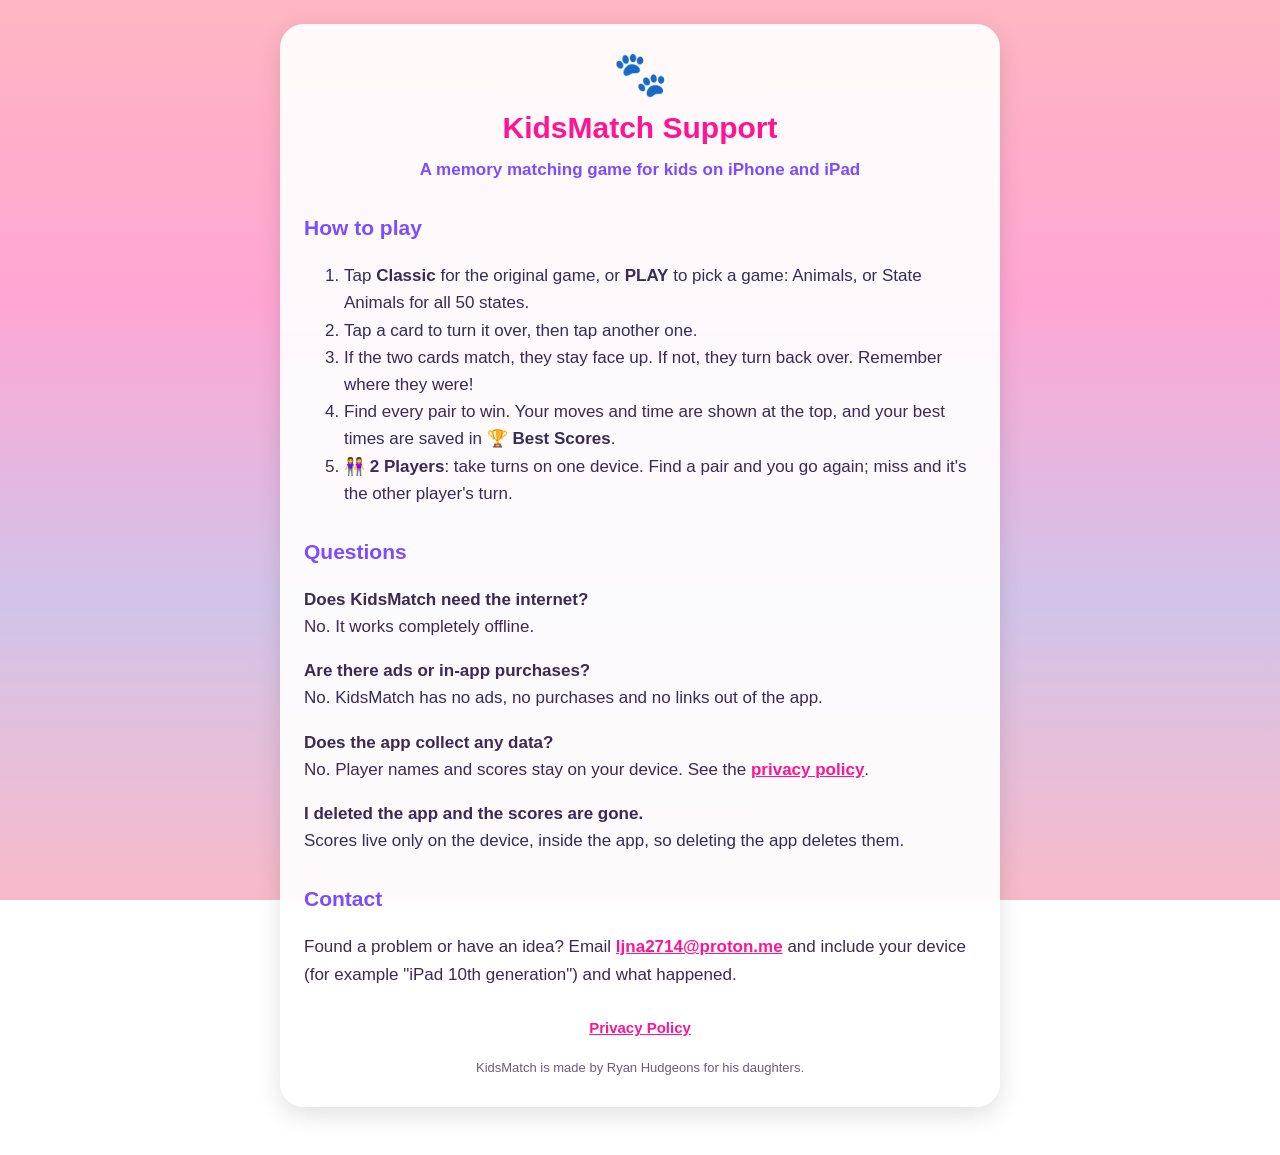
==== index.html @ a1a4d8f9 "KidsMatch support and privacy pages Public pages for the App Store listing. The app's code lives in " ====
<!doctype html>
<html lang="en">
<head>
<meta charset="utf-8">
<meta name="viewport" content="width=device-width, initial-scale=1">
<title>KidsMatch Support</title>
<meta name="description" content="Help and contact for KidsMatch, a memory matching game for kids on iPhone and iPad.">
<link rel="stylesheet" href="style.css">
</head>
<body>
<main>
<header>
  <div class="logo">🐾</div>
  <h1>KidsMatch Support</h1>
  <p class="tag">A memory matching game for kids on iPhone and iPad</p>
</header>

<h2>How to play</h2>
<ol>
  <li>Tap <strong>Classic</strong> for the original game, or <strong>PLAY</strong> to pick a game: Animals, or State Animals for all 50 states.</li>
  <li>Tap a card to turn it over, then tap another one.</li>
  <li>If the two cards match, they stay face up. If not, they turn back over. Remember where they were!</li>
  <li>Find every pair to win. Your moves and time are shown at the top, and your best times are saved in <strong>🏆 Best Scores</strong>.</li>
  <li><strong>👭 2 Players</strong>: take turns on one device. Find a pair and you go again; miss and it's the other player's turn.</li>
</ol>

<h2>Questions</h2>
<p><strong>Does KidsMatch need the internet?</strong><br>No. It works completely offline.</p>
<p><strong>Are there ads or in-app purchases?</strong><br>No. KidsMatch has no ads, no purchases and no links out of the app.</p>
<p><strong>Does the app collect any data?</strong><br>No. Player names and scores stay on your device. See the <a href="privacy.html">privacy policy</a>.</p>
<p><strong>I deleted the app and the scores are gone.</strong><br>Scores live only on the device, inside the app, so deleting the app deletes them.</p>

<h2>Contact</h2>
<p>Found a problem or have an idea? Email <a href="mailto:ljna2714@proton.me">ljna2714@proton.me</a> and include your device (for example "iPad 10th generation") and what happened.</p>

<nav><a href="privacy.html">Privacy Policy</a></nav>
<footer>KidsMatch is made by Ryan Hudgeons for his daughters.</footer>
</main>
</body>
</html>
---- style.css ----
:root { --pink: #FF1493; --hot: #FF69B4; --purple: #7C4DFF; --orange: #E67E00; --ink: #3A2A55; --card: rgba(255,255,255,.92); }
* { box-sizing: border-box; }
body { margin: 0; min-height: 100vh; font: 17px/1.6 -apple-system, BlinkMacSystemFont, "Segoe UI", Roboto, Helvetica, Arial, sans-serif; color: var(--ink);
       background: linear-gradient(180deg, #FFB6C1 0%, #FFA6D3 33%, #D1C4E9 67%, #F8B9C9 100%) fixed; padding: 24px 16px 48px; }
main { max-width: 720px; margin: 0 auto; background: var(--card); border-radius: 24px; padding: 28px 24px; box-shadow: 0 8px 24px rgba(0,0,0,.12); }
header { text-align: center; margin-bottom: 8px; }
.logo { font-size: 44px; line-height: 1; }
h1 { color: var(--pink); font-size: 30px; margin: 8px 0 4px; }
.tag { color: var(--purple); font-weight: 600; margin: 0; }
h2 { color: var(--purple); font-size: 21px; margin-top: 28px; }
a { color: var(--pink); font-weight: 600; }
.short { background: #FFF0F7; border-left: 5px solid var(--hot); border-radius: 12px; padding: 12px 16px; font-weight: 600; }
.meta { color: var(--orange); font-size: 14px; text-align: center; }
nav { text-align: center; margin-top: 28px; font-size: 15px; }
footer { text-align: center; margin-top: 18px; font-size: 13px; color: #6b5a86; }
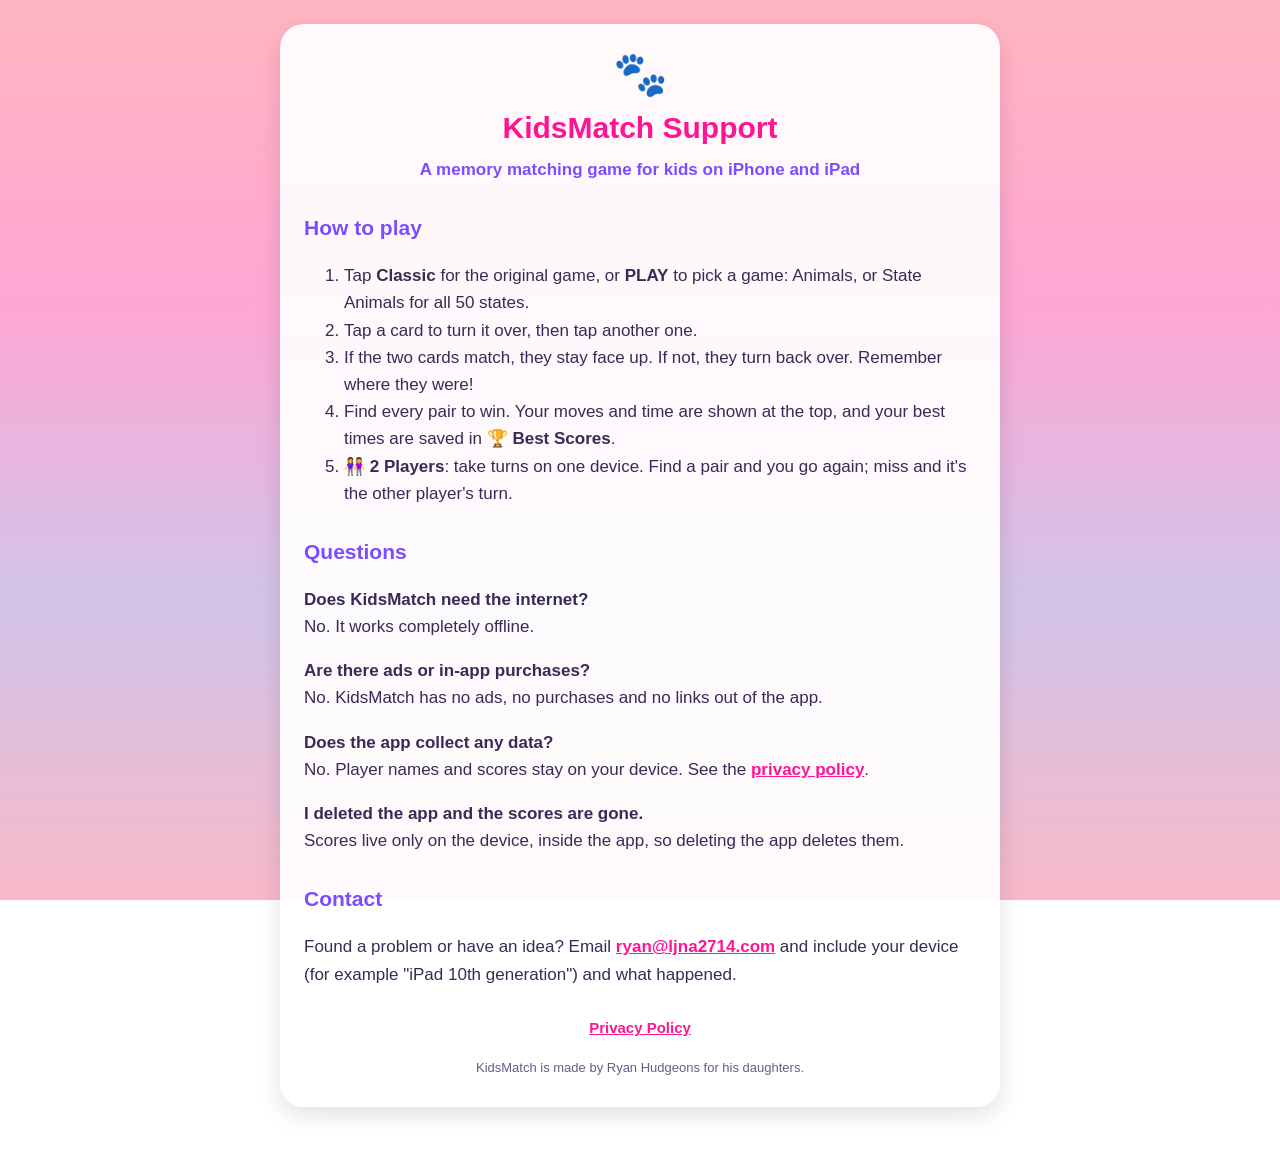
==== commit d1953134: "KidsMatch support and privacy pages Public pages for the App Store listing. The app's code lives in " ====
--- a/index.html
+++ b/index.html
@@ -31,7 +31,7 @@
 <p><strong>I deleted the app and the scores are gone.</strong><br>Scores live only on the device, inside the app, so deleting the app deletes them.</p>
 
 <h2>Contact</h2>
-<p>Found a problem or have an idea? Email <a href="mailto:ljna2714@proton.me">ljna2714@proton.me</a> and include your device (for example "iPad 10th generation") and what happened.</p>
+<p>Found a problem or have an idea? Email <a href="mailto:ryan@ljna2714.com">ryan@ljna2714.com</a> and include your device (for example "iPad 10th generation") and what happened.</p>
 
 <nav><a href="privacy.html">Privacy Policy</a></nav>
 <footer>KidsMatch is made by Ryan Hudgeons for his daughters.</footer>
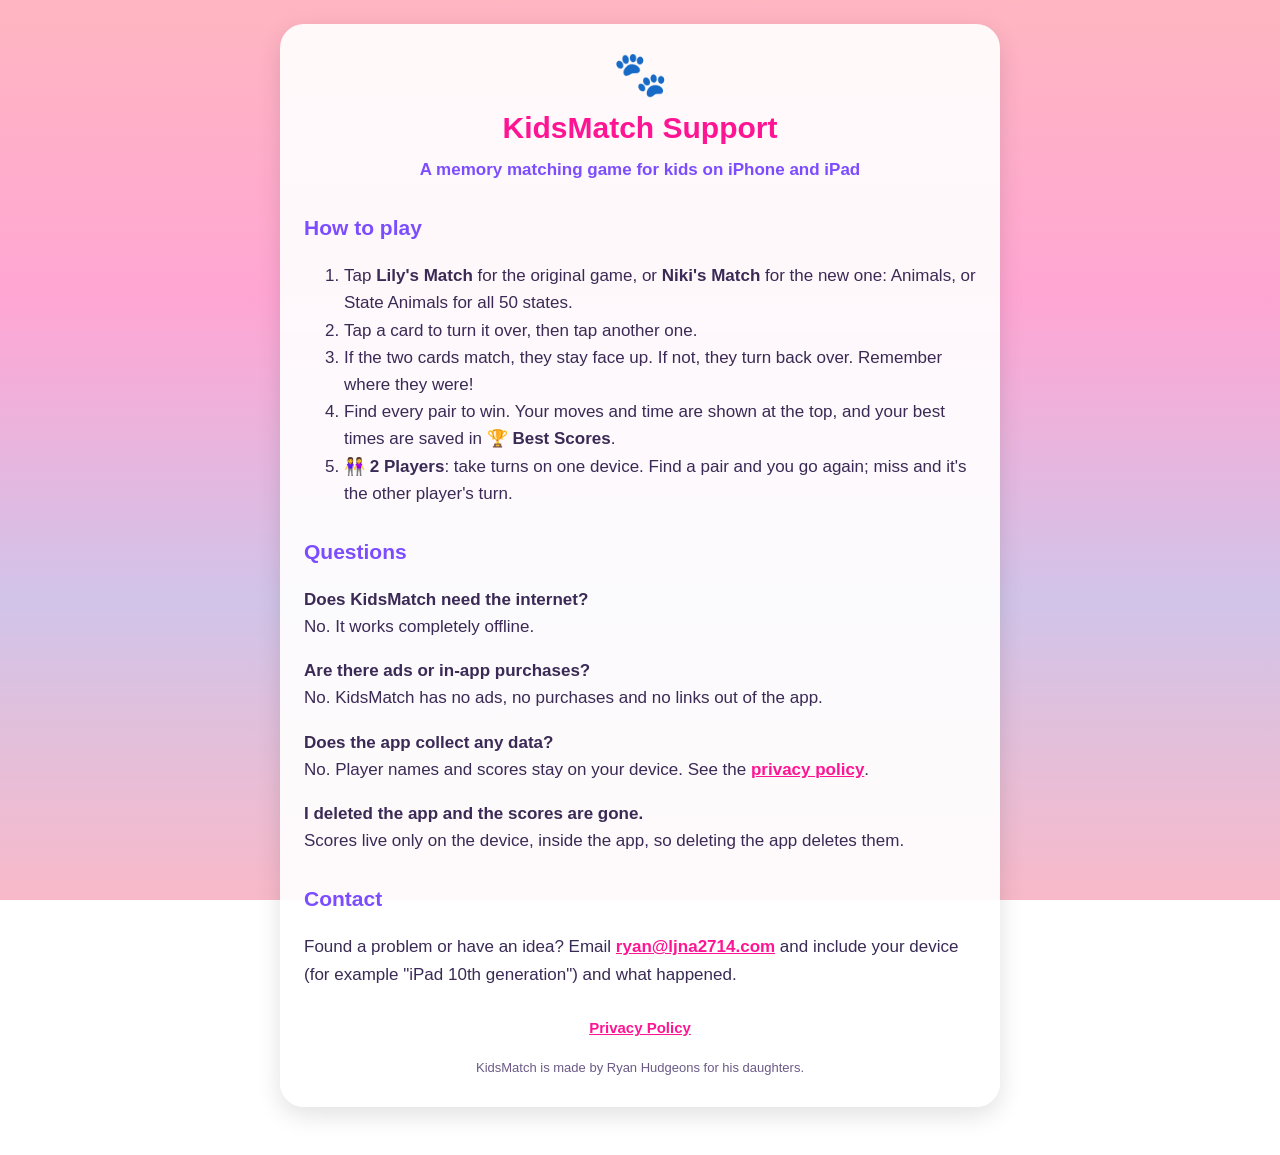
==== commit 16b13b86: "Support page: Lily's Match and Niki's Match Co-Authored-By: Claude Opus 5.5 <noreply@anthropic.com> " ====
--- a/index.html
+++ b/index.html
@@ -17,7 +17,7 @@
 
 <h2>How to play</h2>
 <ol>
-  <li>Tap <strong>Classic</strong> for the original game, or <strong>PLAY</strong> to pick a game: Animals, or State Animals for all 50 states.</li>
+  <li>Tap <strong>Lily's Match</strong> for the original game, or <strong>Niki's Match</strong> for the new one: Animals, or State Animals for all 50 states.</li>
   <li>Tap a card to turn it over, then tap another one.</li>
   <li>If the two cards match, they stay face up. If not, they turn back over. Remember where they were!</li>
   <li>Find every pair to win. Your moves and time are shown at the top, and your best times are saved in <strong>🏆 Best Scores</strong>.</li>
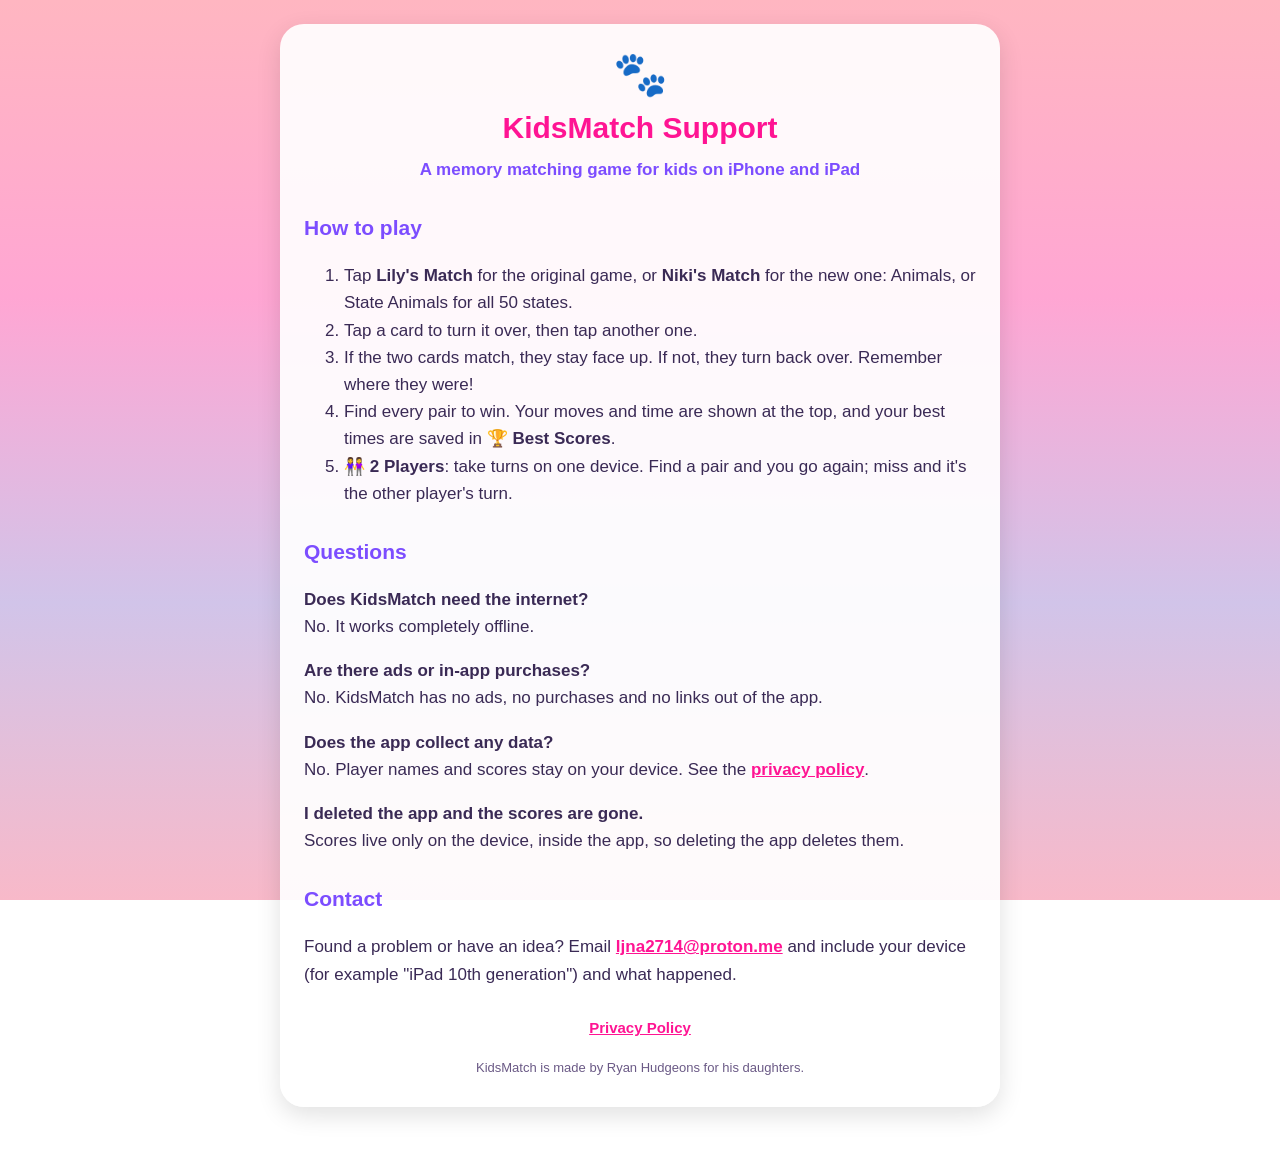
==== commit 3c77a9f5: "Support page: Lily's Match and Niki's Match Co-Authored-By: Claude Opus 5.5 <noreply@anthropic.com> " ====
--- a/index.html
+++ b/index.html
@@ -31,7 +31,7 @@
 <p><strong>I deleted the app and the scores are gone.</strong><br>Scores live only on the device, inside the app, so deleting the app deletes them.</p>
 
 <h2>Contact</h2>
-<p>Found a problem or have an idea? Email <a href="mailto:ryan@ljna2714.com">ryan@ljna2714.com</a> and include your device (for example "iPad 10th generation") and what happened.</p>
+<p>Found a problem or have an idea? Email <a href="mailto:ljna2714@proton.me">ljna2714@proton.me</a> and include your device (for example "iPad 10th generation") and what happened.</p>
 
 <nav><a href="privacy.html">Privacy Policy</a></nav>
 <footer>KidsMatch is made by Ryan Hudgeons for his daughters.</footer>
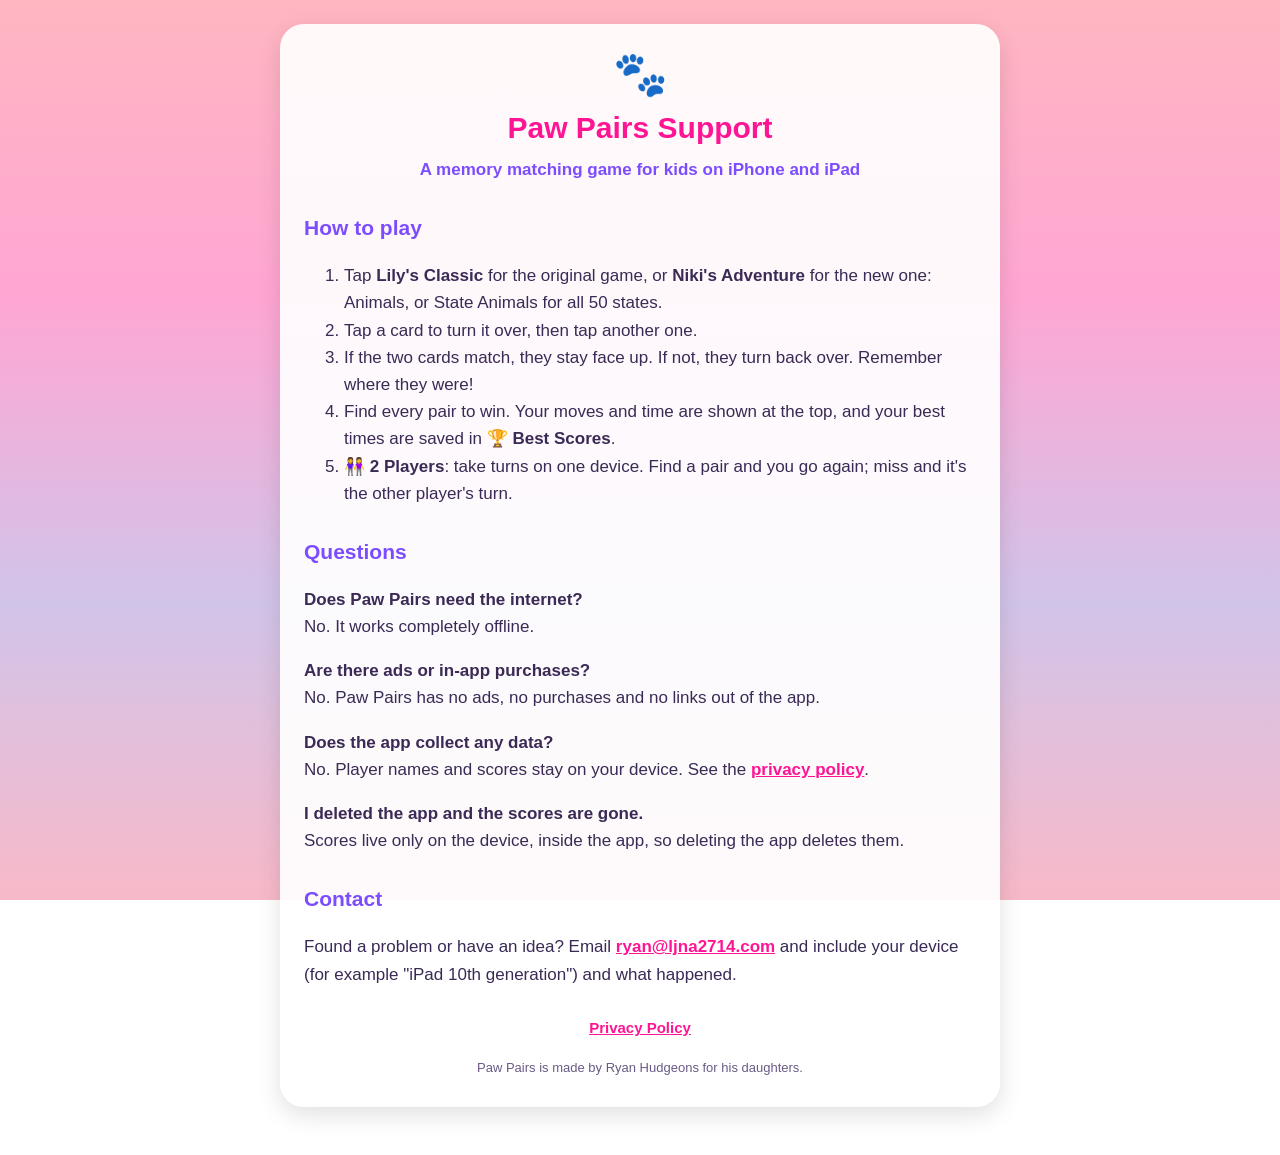
==== commit 22e15515: "Rename to Paw Pairs: Flip & Find; Lily's Classic and Niki's Adventure Co-Authored-By: Claude Opus 5." ====
--- a/index.html
+++ b/index.html
@@ -3,21 +3,21 @@
 <head>
 <meta charset="utf-8">
 <meta name="viewport" content="width=device-width, initial-scale=1">
-<title>KidsMatch Support</title>
-<meta name="description" content="Help and contact for KidsMatch, a memory matching game for kids on iPhone and iPad.">
+<title>Paw Pairs Support</title>
+<meta name="description" content="Help and contact for Paw Pairs, a memory matching game for kids on iPhone and iPad.">
 <link rel="stylesheet" href="style.css">
 </head>
 <body>
 <main>
 <header>
   <div class="logo">🐾</div>
-  <h1>KidsMatch Support</h1>
+  <h1>Paw Pairs Support</h1>
   <p class="tag">A memory matching game for kids on iPhone and iPad</p>
 </header>
 
 <h2>How to play</h2>
 <ol>
-  <li>Tap <strong>Lily's Match</strong> for the original game, or <strong>Niki's Match</strong> for the new one: Animals, or State Animals for all 50 states.</li>
+  <li>Tap <strong>Lily's Classic</strong> for the original game, or <strong>Niki's Adventure</strong> for the new one: Animals, or State Animals for all 50 states.</li>
   <li>Tap a card to turn it over, then tap another one.</li>
   <li>If the two cards match, they stay face up. If not, they turn back over. Remember where they were!</li>
   <li>Find every pair to win. Your moves and time are shown at the top, and your best times are saved in <strong>🏆 Best Scores</strong>.</li>
@@ -25,16 +25,16 @@
 </ol>
 
 <h2>Questions</h2>
-<p><strong>Does KidsMatch need the internet?</strong><br>No. It works completely offline.</p>
-<p><strong>Are there ads or in-app purchases?</strong><br>No. KidsMatch has no ads, no purchases and no links out of the app.</p>
+<p><strong>Does Paw Pairs need the internet?</strong><br>No. It works completely offline.</p>
+<p><strong>Are there ads or in-app purchases?</strong><br>No. Paw Pairs has no ads, no purchases and no links out of the app.</p>
 <p><strong>Does the app collect any data?</strong><br>No. Player names and scores stay on your device. See the <a href="privacy.html">privacy policy</a>.</p>
 <p><strong>I deleted the app and the scores are gone.</strong><br>Scores live only on the device, inside the app, so deleting the app deletes them.</p>
 
 <h2>Contact</h2>
-<p>Found a problem or have an idea? Email <a href="mailto:ljna2714@proton.me">ljna2714@proton.me</a> and include your device (for example "iPad 10th generation") and what happened.</p>
+<p>Found a problem or have an idea? Email <a href="mailto:ryan@ljna2714.com">ryan@ljna2714.com</a> and include your device (for example "iPad 10th generation") and what happened.</p>
 
 <nav><a href="privacy.html">Privacy Policy</a></nav>
-<footer>KidsMatch is made by Ryan Hudgeons for his daughters.</footer>
+<footer>Paw Pairs is made by Ryan Hudgeons for his daughters.</footer>
 </main>
 </body>
 </html>
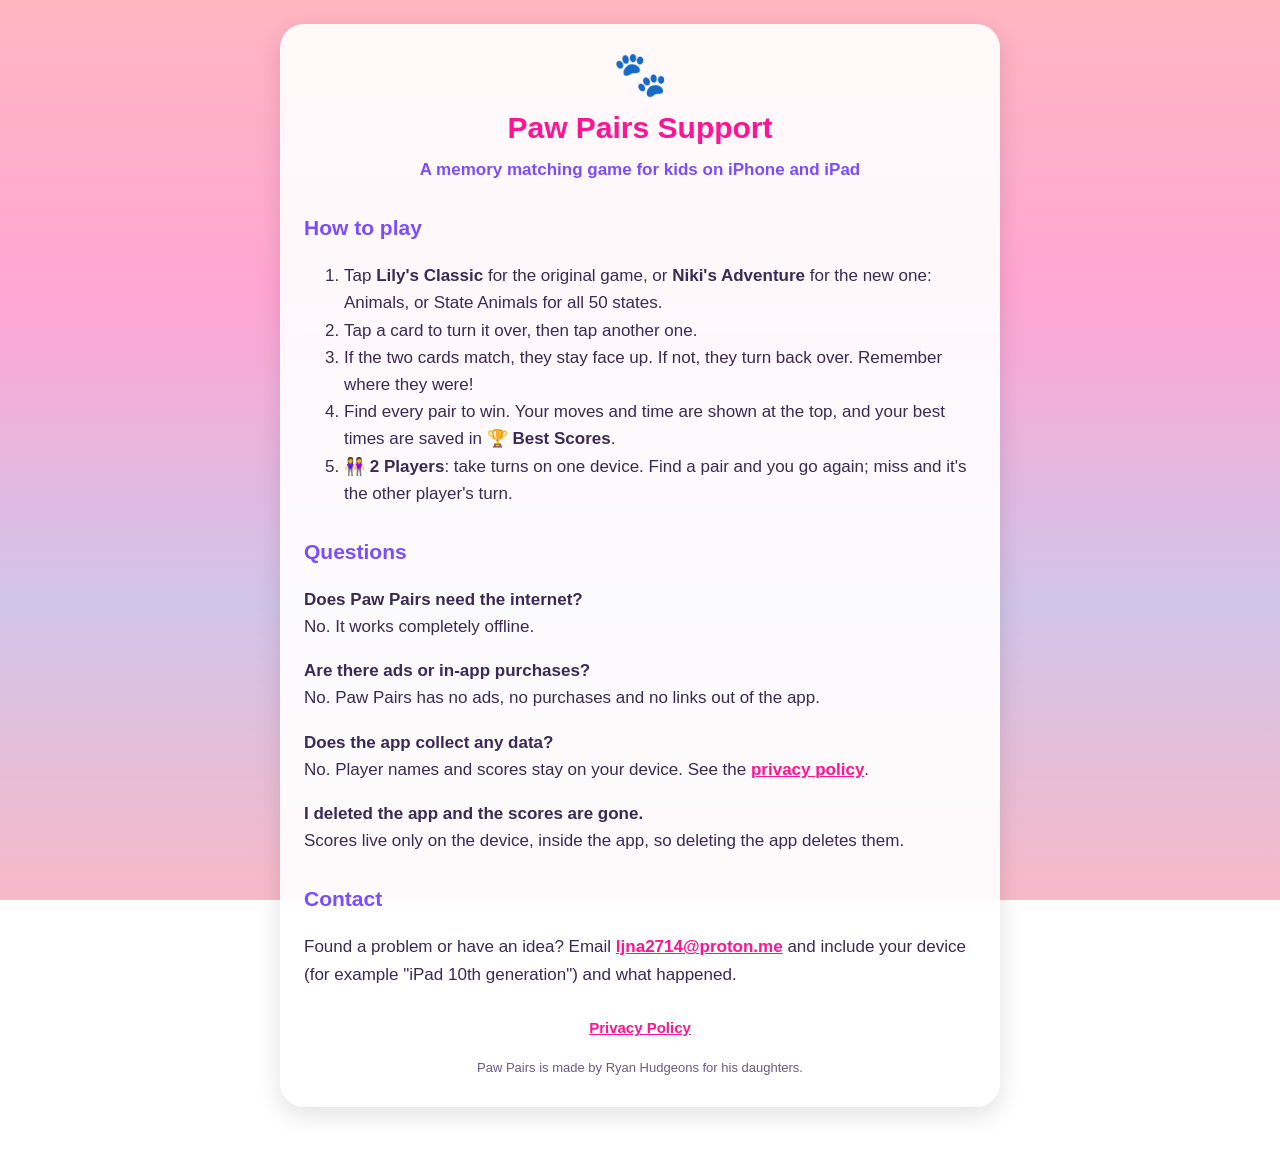
==== commit 2ed410b6: "Rename to Paw Pairs: Flip & Find; Lily's Classic and Niki's Adventure Co-Authored-By: Claude Opus 5." ====
--- a/index.html
+++ b/index.html
@@ -31,7 +31,7 @@
 <p><strong>I deleted the app and the scores are gone.</strong><br>Scores live only on the device, inside the app, so deleting the app deletes them.</p>
 
 <h2>Contact</h2>
-<p>Found a problem or have an idea? Email <a href="mailto:ryan@ljna2714.com">ryan@ljna2714.com</a> and include your device (for example "iPad 10th generation") and what happened.</p>
+<p>Found a problem or have an idea? Email <a href="mailto:ljna2714@proton.me">ljna2714@proton.me</a> and include your device (for example "iPad 10th generation") and what happened.</p>
 
 <nav><a href="privacy.html">Privacy Policy</a></nav>
 <footer>Paw Pairs is made by Ryan Hudgeons for his daughters.</footer>
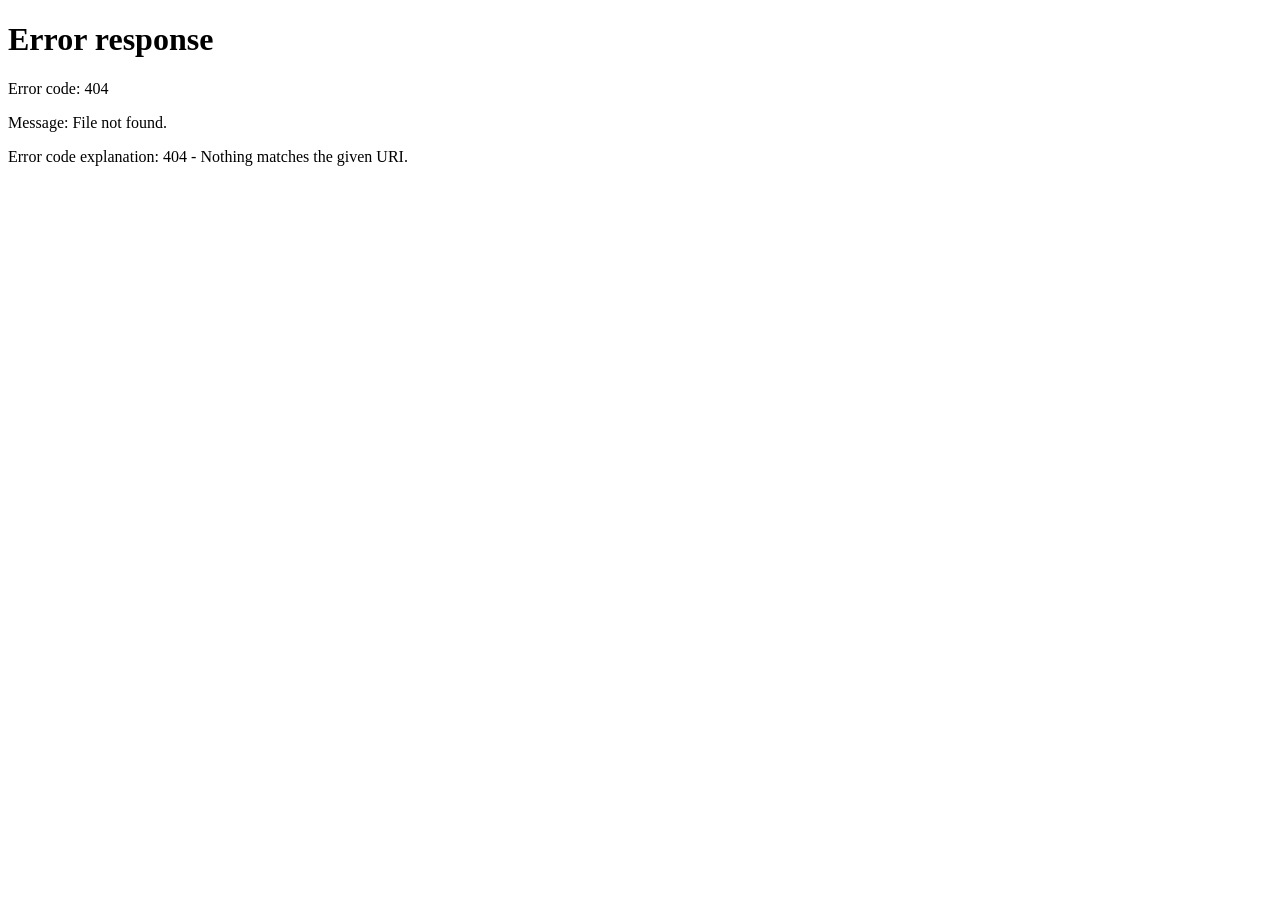
==== commit 9b23c766: "Forward to ljna2714.com/pawpairs/" ====
--- a/index.html
+++ b/index.html
@@ -2,39 +2,13 @@
 <html lang="en">
 <head>
 <meta charset="utf-8">
-<meta name="viewport" content="width=device-width, initial-scale=1">
-<title>Paw Pairs Support</title>
-<meta name="description" content="Help and contact for Paw Pairs, a memory matching game for kids on iPhone and iPad.">
-<link rel="stylesheet" href="style.css">
+<title>Moved</title>
+<meta name="robots" content="noindex">
+<link rel="canonical" href="/pawpairs/">
+<meta http-equiv="refresh" content="0; url=/pawpairs/">
+<script>location.replace("/pawpairs/" + location.hash);</script>
 </head>
 <body>
-<main>
-<header>
-  <div class="logo">🐾</div>
-  <h1>Paw Pairs Support</h1>
-  <p class="tag">A memory matching game for kids on iPhone and iPad</p>
-</header>
-
-<h2>How to play</h2>
-<ol>
-  <li>Tap <strong>Lily's Classic</strong> for the original game, or <strong>Niki's Adventure</strong> for the new one: Animals, or State Animals for all 50 states.</li>
-  <li>Tap a card to turn it over, then tap another one.</li>
-  <li>If the two cards match, they stay face up. If not, they turn back over. Remember where they were!</li>
-  <li>Find every pair to win. Your moves and time are shown at the top, and your best times are saved in <strong>🏆 Best Scores</strong>.</li>
-  <li><strong>👭 2 Players</strong>: take turns on one device. Find a pair and you go again; miss and it's the other player's turn.</li>
-</ol>
-
-<h2>Questions</h2>
-<p><strong>Does Paw Pairs need the internet?</strong><br>No. It works completely offline.</p>
-<p><strong>Are there ads or in-app purchases?</strong><br>No. Paw Pairs has no ads, no purchases and no links out of the app.</p>
-<p><strong>Does the app collect any data?</strong><br>No. Player names and scores stay on your device. See the <a href="privacy.html">privacy policy</a>.</p>
-<p><strong>I deleted the app and the scores are gone.</strong><br>Scores live only on the device, inside the app, so deleting the app deletes them.</p>
-
-<h2>Contact</h2>
-<p>Found a problem or have an idea? Email <a href="mailto:ljna2714@proton.me">ljna2714@proton.me</a> and include your device (for example "iPad 10th generation") and what happened.</p>
-
-<nav><a href="privacy.html">Privacy Policy</a></nav>
-<footer>Paw Pairs is made by Ryan Hudgeons for his daughters.</footer>
-</main>
+<p>This page has moved to <a href="/pawpairs/">/pawpairs/</a>.</p>
 </body>
 </html>
